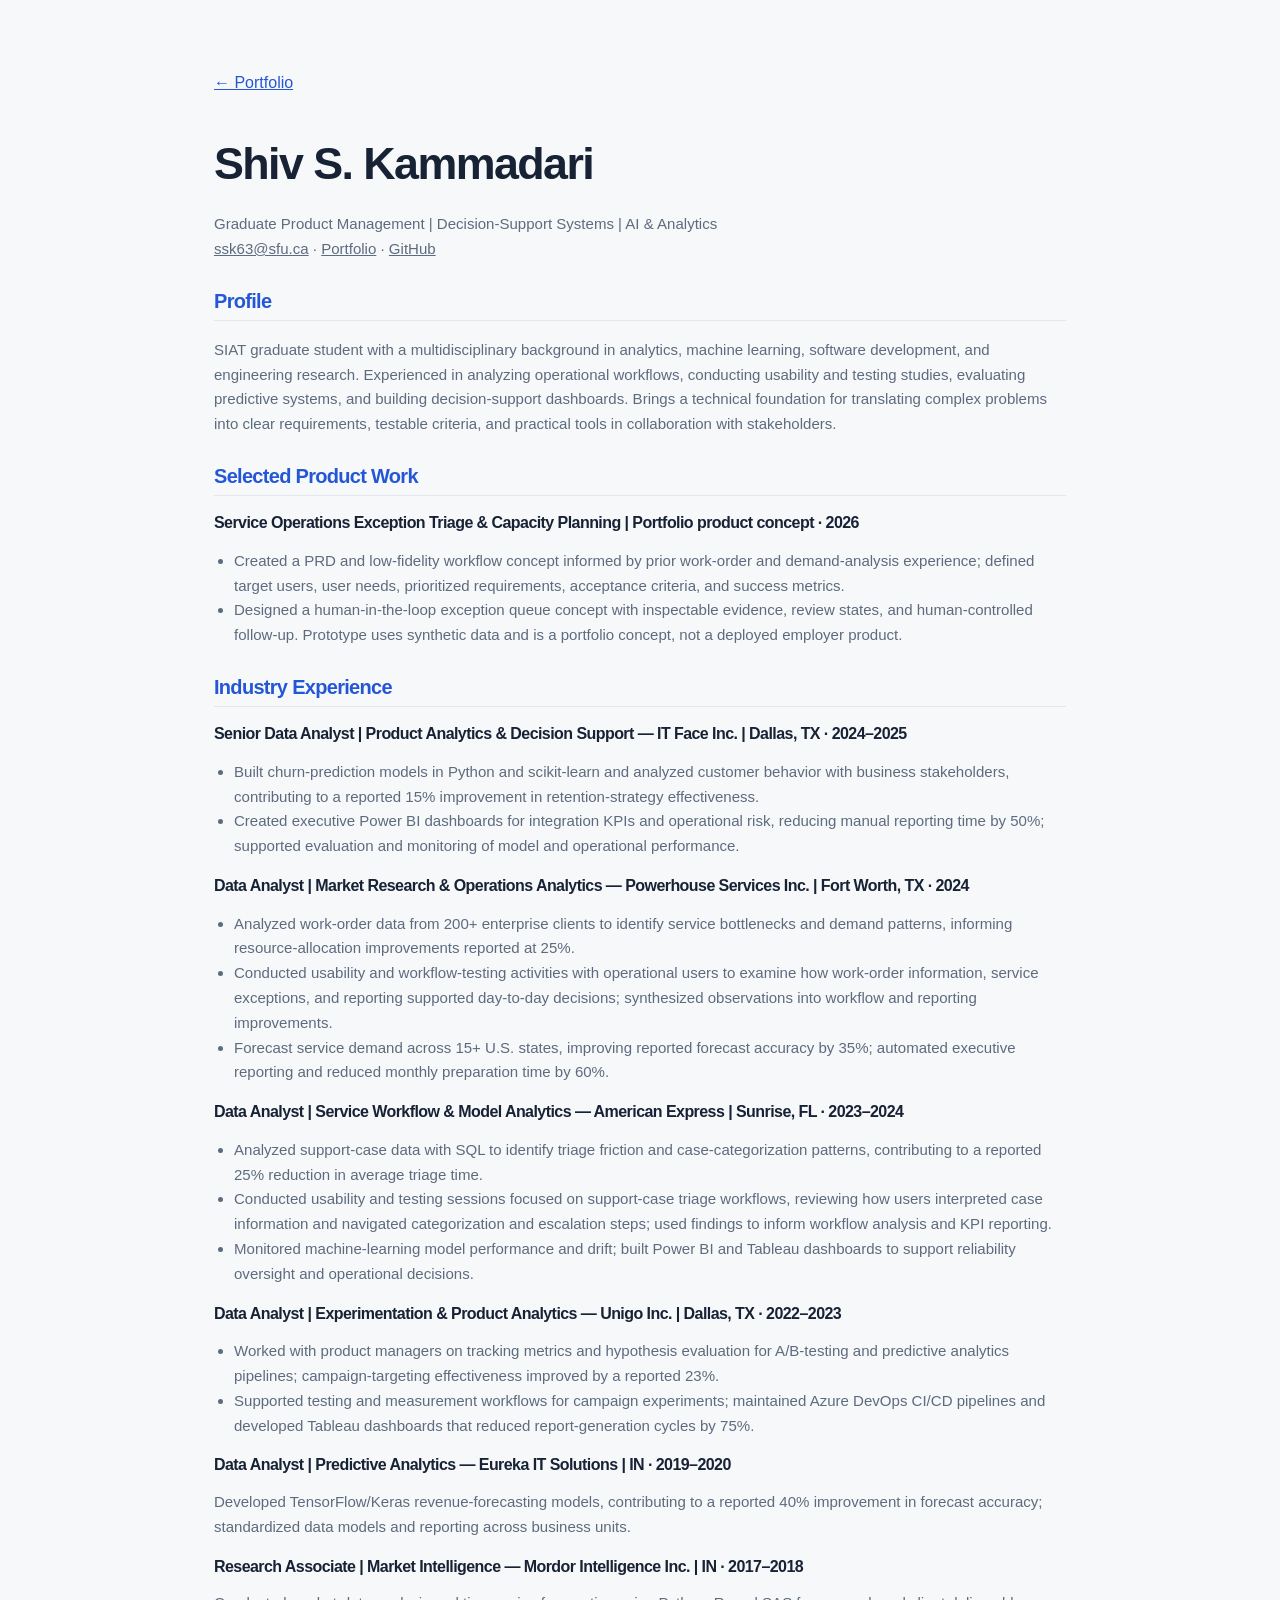
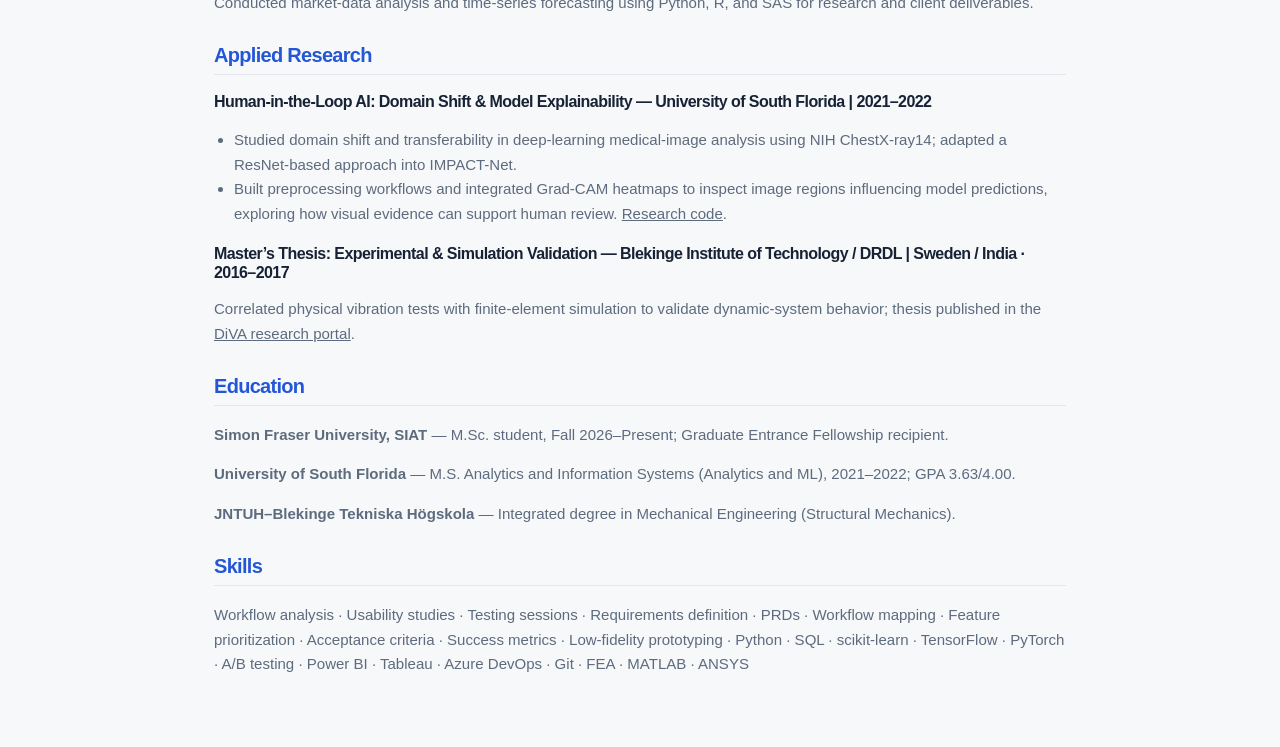
==== resume.html @ dc3a4ec0 "Add updated online resume" ====
<!doctype html>
<html lang="en"><head><meta charset="utf-8"><meta name="viewport" content="width=device-width,initial-scale=1"><title>Shiv S. Kammadari | Resume</title><link rel="stylesheet" href="style.css"><style>.resume{max-width:900px;margin:70px auto;padding:0 24px}.resume h1{font-size:2.8rem}.resume h2{font-size:1.25rem;color:#2457d6;border-bottom:1px solid #e3e8ee;padding-bottom:7px;margin-top:28px}.resume h3{font-size:1rem;margin:18px 0 4px}.resume p,.resume li{color:#5d6b7e;font-size:.94rem}.resume .meta{color:#5d6b7e}.resume ul{padding-left:20px}.back{display:inline-block;margin-bottom:20px;color:#2457d6}</style></head><body><main class="resume"><a class="back" href="index.html">← Portfolio</a><h1>Shiv S. Kammadari</h1><p class="meta">Graduate Product Management | Decision-Support Systems | AI &amp; Analytics<br><a href="mailto:ssk63@sfu.ca">ssk63@sfu.ca</a> · <a href="https://shivkammadari23.github.io/">Portfolio</a> · <a href="https://github.com/shivkammadari23">GitHub</a></p>
<h2>Profile</h2><p>SIAT graduate student with a multidisciplinary background in analytics, machine learning, software development, and engineering research. Experienced in analyzing operational workflows, conducting usability and testing studies, evaluating predictive systems, and building decision-support dashboards. Brings a technical foundation for translating complex problems into clear requirements, testable criteria, and practical tools in collaboration with stakeholders.</p>
<h2>Selected Product Work</h2><h3>Service Operations Exception Triage &amp; Capacity Planning | Portfolio product concept · 2026</h3><ul><li>Created a PRD and low-fidelity workflow concept informed by prior work-order and demand-analysis experience; defined target users, user needs, prioritized requirements, acceptance criteria, and success metrics.</li><li>Designed a human-in-the-loop exception queue concept with inspectable evidence, review states, and human-controlled follow-up. Prototype uses synthetic data and is a portfolio concept, not a deployed employer product.</li></ul>
<h2>Industry Experience</h2>
<h3>Senior Data Analyst | Product Analytics &amp; Decision Support — IT Face Inc. | Dallas, TX · 2024–2025</h3><ul><li>Built churn-prediction models in Python and scikit-learn and analyzed customer behavior with business stakeholders, contributing to a reported 15% improvement in retention-strategy effectiveness.</li><li>Created executive Power BI dashboards for integration KPIs and operational risk, reducing manual reporting time by 50%; supported evaluation and monitoring of model and operational performance.</li></ul>
<h3>Data Analyst | Market Research &amp; Operations Analytics — Powerhouse Services Inc. | Fort Worth, TX · 2024</h3><ul><li>Analyzed work-order data from 200+ enterprise clients to identify service bottlenecks and demand patterns, informing resource-allocation improvements reported at 25%.</li><li>Conducted usability and workflow-testing activities with operational users to examine how work-order information, service exceptions, and reporting supported day-to-day decisions; synthesized observations into workflow and reporting improvements.</li><li>Forecast service demand across 15+ U.S. states, improving reported forecast accuracy by 35%; automated executive reporting and reduced monthly preparation time by 60%.</li></ul>
<h3>Data Analyst | Service Workflow &amp; Model Analytics — American Express | Sunrise, FL · 2023–2024</h3><ul><li>Analyzed support-case data with SQL to identify triage friction and case-categorization patterns, contributing to a reported 25% reduction in average triage time.</li><li>Conducted usability and testing sessions focused on support-case triage workflows, reviewing how users interpreted case information and navigated categorization and escalation steps; used findings to inform workflow analysis and KPI reporting.</li><li>Monitored machine-learning model performance and drift; built Power BI and Tableau dashboards to support reliability oversight and operational decisions.</li></ul>
<h3>Data Analyst | Experimentation &amp; Product Analytics — Unigo Inc. | Dallas, TX · 2022–2023</h3><ul><li>Worked with product managers on tracking metrics and hypothesis evaluation for A/B-testing and predictive analytics pipelines; campaign-targeting effectiveness improved by a reported 23%.</li><li>Supported testing and measurement workflows for campaign experiments; maintained Azure DevOps CI/CD pipelines and developed Tableau dashboards that reduced report-generation cycles by 75%.</li></ul>
<h3>Data Analyst | Predictive Analytics — Eureka IT Solutions | IN · 2019–2020</h3><p>Developed TensorFlow/Keras revenue-forecasting models, contributing to a reported 40% improvement in forecast accuracy; standardized data models and reporting across business units.</p>
<h3>Research Associate | Market Intelligence — Mordor Intelligence Inc. | IN · 2017–2018</h3><p>Conducted market-data analysis and time-series forecasting using Python, R, and SAS for research and client deliverables.</p>
<h2>Applied Research</h2><h3>Human-in-the-Loop AI: Domain Shift &amp; Model Explainability — University of South Florida | 2021–2022</h3><ul><li>Studied domain shift and transferability in deep-learning medical-image analysis using NIH ChestX-ray14; adapted a ResNet-based approach into IMPACT-Net.</li><li>Built preprocessing workflows and integrated Grad-CAM heatmaps to inspect image regions influencing model predictions, exploring how visual evidence can support human review. <a href="https://github.com/shivkammadari23/Image-Classification-Deep-Learning-Researchstudy">Research code</a>.</li></ul>
<h3>Master’s Thesis: Experimental &amp; Simulation Validation — Blekinge Institute of Technology / DRDL | Sweden / India · 2016–2017</h3><p>Correlated physical vibration tests with finite-element simulation to validate dynamic-system behavior; thesis published in the <a href="http://bth.diva-portal.org/smash/record.jsf?pid=diva2:1131591">DiVA research portal</a>.</p>
<h2>Education</h2><p><b>Simon Fraser University, SIAT</b> — M.Sc. student, Fall 2026–Present; Graduate Entrance Fellowship recipient.</p><p><b>University of South Florida</b> — M.S. Analytics and Information Systems (Analytics and ML), 2021–2022; GPA 3.63/4.00.</p><p><b>JNTUH–Blekinge Tekniska Högskola</b> — Integrated degree in Mechanical Engineering (Structural Mechanics).</p>
<h2>Skills</h2><p>Workflow analysis · Usability studies · Testing sessions · Requirements definition · PRDs · Workflow mapping · Feature prioritization · Acceptance criteria · Success metrics · Low-fidelity prototyping · Python · SQL · scikit-learn · TensorFlow · PyTorch · A/B testing · Power BI · Tableau · Azure DevOps · Git · FEA · MATLAB · ANSYS</p></main></body></html>
---- style.css ----
:root{--ink:#172235;--muted:#5d6b7e;--paper:#f7f8fa;--white:#fff;--line:#e3e8ee;--blue:#2457d6;--blue-soft:#eaf0ff;--mint:#dff3eb;--serif:Georgia,serif}
*{box-sizing:border-box}html{scroll-behavior:smooth;scroll-padding-top:90px}body{margin:0;background:var(--paper);color:var(--ink);font-family:"DM Sans",sans-serif;line-height:1.65}a{color:inherit}.wrap{width:min(1120px,86%);margin-inline:auto}.site-header{height:auto;min-height:82px;padding:16px 7%;display:flex;align-items:center;justify-content:space-between;gap:24px;background:rgba(255,255,255,.94);border-bottom:1px solid var(--line);position:sticky;top:0;z-index:20;backdrop-filter:blur(14px)}.identity{display:flex;align-items:center;gap:12px;text-decoration:none}.monogram{width:42px;height:42px;display:grid;place-items:center;border-radius:12px;background:var(--blue);color:#fff;font-weight:700}.identity strong,.identity small{display:block}.identity strong{font-size:.94rem}.identity small{color:var(--muted);font-size:.76rem}nav{display:flex;align-items:center;gap:26px}nav a,.text-link{font-size:.88rem;text-decoration:none;color:var(--muted);font-weight:600}nav a:hover,.text-link:hover,.project-links a:hover{color:var(--blue)}nav .nav-cta{color:var(--blue);border:1px solid #cbd7fa;padding:9px 14px;border-radius:8px}.hero{padding:112px 0 86px}.eyebrow,.tag,.project-index{font-size:.72rem;letter-spacing:.13em;text-transform:uppercase;font-weight:700;color:var(--blue)}h1,h2,h3{font-family:Manrope,"DM Sans",sans-serif;line-height:1.16;letter-spacing:-.035em}h1{font-size:clamp(3rem,7vw,5.8rem);margin:22px 0;max-width:900px}h1 span{color:var(--blue)}.intro{font-size:1.2rem;line-height:1.75;color:var(--muted);max-width:720px}.hero-actions{display:flex;align-items:center;gap:24px;flex-wrap:wrap;margin-top:32px}.button{display:inline-flex;text-decoration:none;font-weight:700;border-radius:8px;padding:13px 18px}.primary{background:var(--blue);color:white}.primary:hover{background:#1946b7}.hero-meta{display:flex;gap:28px;flex-wrap:wrap;margin-top:66px;padding-top:18px;border-top:1px solid var(--line);font-size:.82rem;color:var(--muted)}.section{padding-top:80px;padding-bottom:88px}.work-section{padding-top:50px}.section-heading{display:flex;justify-content:space-between;align-items:end;gap:40px;margin-bottom:36px}.section h2,.section-heading h2,.contact-band h2{font-size:clamp(2rem,4vw,3.1rem);margin:10px 0 0}.section-note{max-width:340px;color:var(--muted);font-size:.9rem}.project{display:grid;grid-template-columns:220px 1fr;gap:42px;padding:38px 0;border-top:1px solid var(--line)}.project-featured{background:var(--white);border:1px solid var(--line);border-radius:16px;padding:38px;margin-bottom:12px;box-shadow:0 10px 30px rgba(30,50,80,.04)}.project-index{color:#8491a3;padding-top:7px}.tag{margin:0 0 10px;font-size:.68rem}.project h3{font-size:clamp(1.45rem,2.6vw,2.1rem);margin:0 0 12px}.project-summary{color:var(--muted);font-size:1.02rem;max-width:760px;margin:0}.project-details{display:grid;grid-template-columns:1fr 1fr;gap:28px;margin-top:24px}.project-details h4,.skill-groups h3{font-size:.78rem;text-transform:uppercase;letter-spacing:.08em;margin:0 0 5px}.project-details p,.skill-groups p{margin:0;color:var(--muted);font-size:.88rem}.outcome{display:flex;gap:18px;align-items:baseline;flex-wrap:wrap;border-top:1px solid var(--line);padding-top:16px;margin:22px 0 0;font-size:.9rem}.outcome strong{color:var(--blue)}.outcome span{color:var(--muted)}.project-links{display:flex;gap:22px;margin:20px 0 0;font-size:.88rem;font-weight:700}.project-links a{color:var(--blue);text-decoration:none}.experience-section{background:#eef2f7}.timeline{margin-top:34px;border-top:1px solid #d8e0e9}.timeline-item{display:grid;grid-template-columns:190px 1fr;gap:30px;padding:22px 0;border-bottom:1px solid #d8e0e9}.date{color:var(--blue);font-size:.84rem;font-weight:700}.timeline-item h3{font-size:1.05rem;margin:0 0 5px;letter-spacing:-.01em}.timeline-item p{margin:0;color:var(--muted);font-size:.9rem}.about-section{display:grid;grid-template-columns:.8fr 1.2fr;gap:70px}.about-copy>p{font-size:1.08rem;color:var(--muted);margin-top:0}.skill-groups{display:grid;grid-template-columns:1fr 1fr;gap:24px;margin-top:28px}.skill-groups>div{border-top:1px solid var(--line);padding-top:14px}.contact-band{background:#1d2c46;color:white;padding:62px 0}.contact-inner{display:flex;align-items:center;justify-content:space-between;gap:40px}.contact-band .eyebrow{color:#a9c0ff}.contact-band h2{max-width:620px}.contact-band p:not(.eyebrow){color:#c4cede}.button.light{background:white;color:#1d2c46;white-space:nowrap}.site-footer{display:flex;justify-content:space-between;gap:20px;padding:24px 0;color:var(--muted);font-size:.8rem}.site-footer a{text-decoration:none}.site-footer a:hover{color:var(--blue)}
@media(max-width:760px){.site-header{align-items:flex-start;flex-direction:column;padding:14px 7%}.site-header nav{width:100%;gap:16px;flex-wrap:wrap}nav a{font-size:.8rem}.hero{padding:76px 0 60px}.section{padding-top:60px;padding-bottom:65px}.section-heading{display:block}.section-note{margin-top:16px}.project,.project-featured{grid-template-columns:1fr;gap:14px;padding:26px 0}.project-featured{padding:26px;border-radius:12px}.project-details,.skill-groups{grid-template-columns:1fr}.timeline-item{grid-template-columns:1fr;gap:6px}.about-section{grid-template-columns:1fr;gap:20px}.contact-inner{align-items:flex-start;flex-direction:column}.site-footer{flex-direction:column}.hero-meta{margin-top:42px}}
@media(prefers-reduced-motion:reduce){html{scroll-behavior:auto}}


.practice-section{background:#fff}
.practice-intro{max-width:790px;color:var(--muted);font-size:1.04rem;margin:20px 0 34px}
.practice-grid{display:grid;grid-template-columns:repeat(2,minmax(0,1fr));gap:16px}
.practice-card{border:1px solid var(--line);border-radius:14px;padding:26px;background:var(--paper)}
.practice-card h3{font-size:1.35rem;margin:6px 0 12px}
.practice-card>p:not(.tag){color:var(--muted);font-size:.92rem}
.practice-card .deliverable{border-top:1px solid var(--line);padding-top:14px;margin-top:18px}
.practice-card .deliverable strong{color:var(--ink);font-size:.78rem;text-transform:uppercase;letter-spacing:.06em}
.practice-note{margin:24px 0 0;color:var(--muted);font-size:.82rem;max-width:900px}
@media(max-width:760px){.practice-grid{grid-template-columns:1fr}}
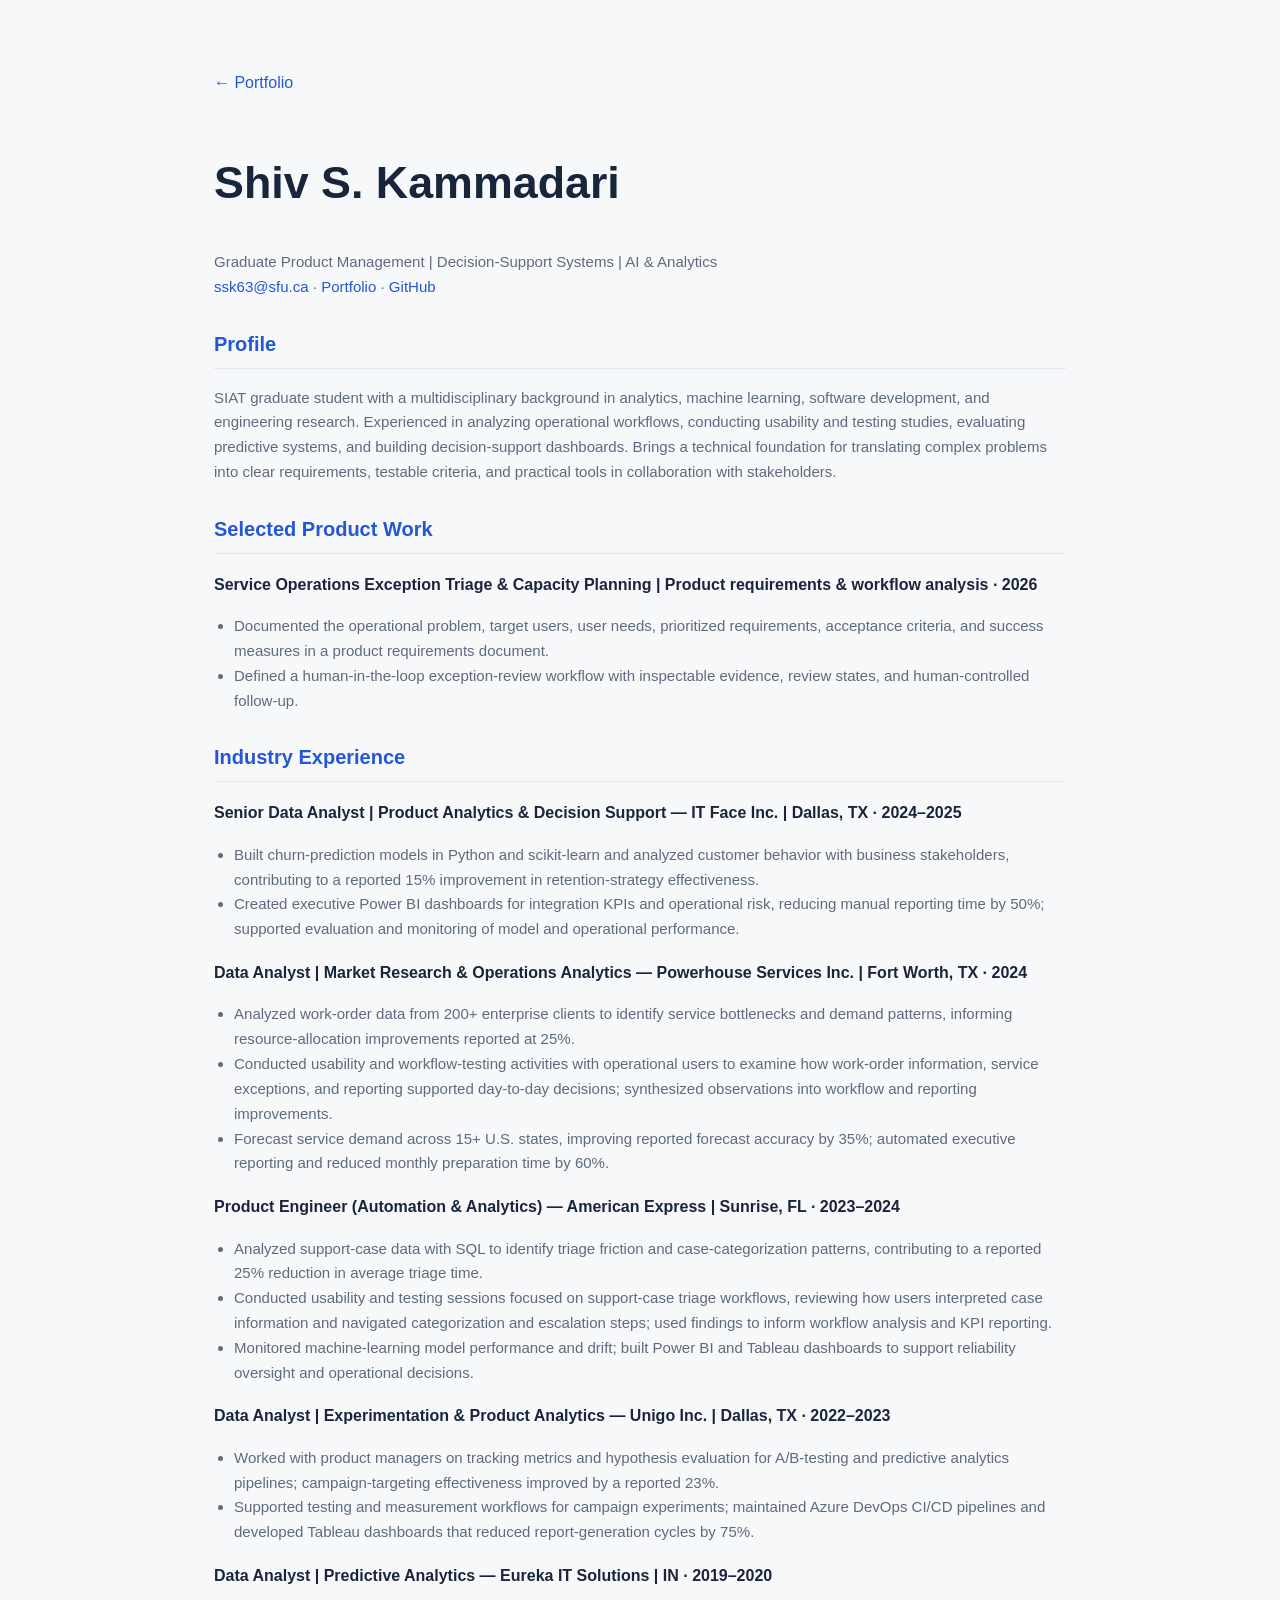
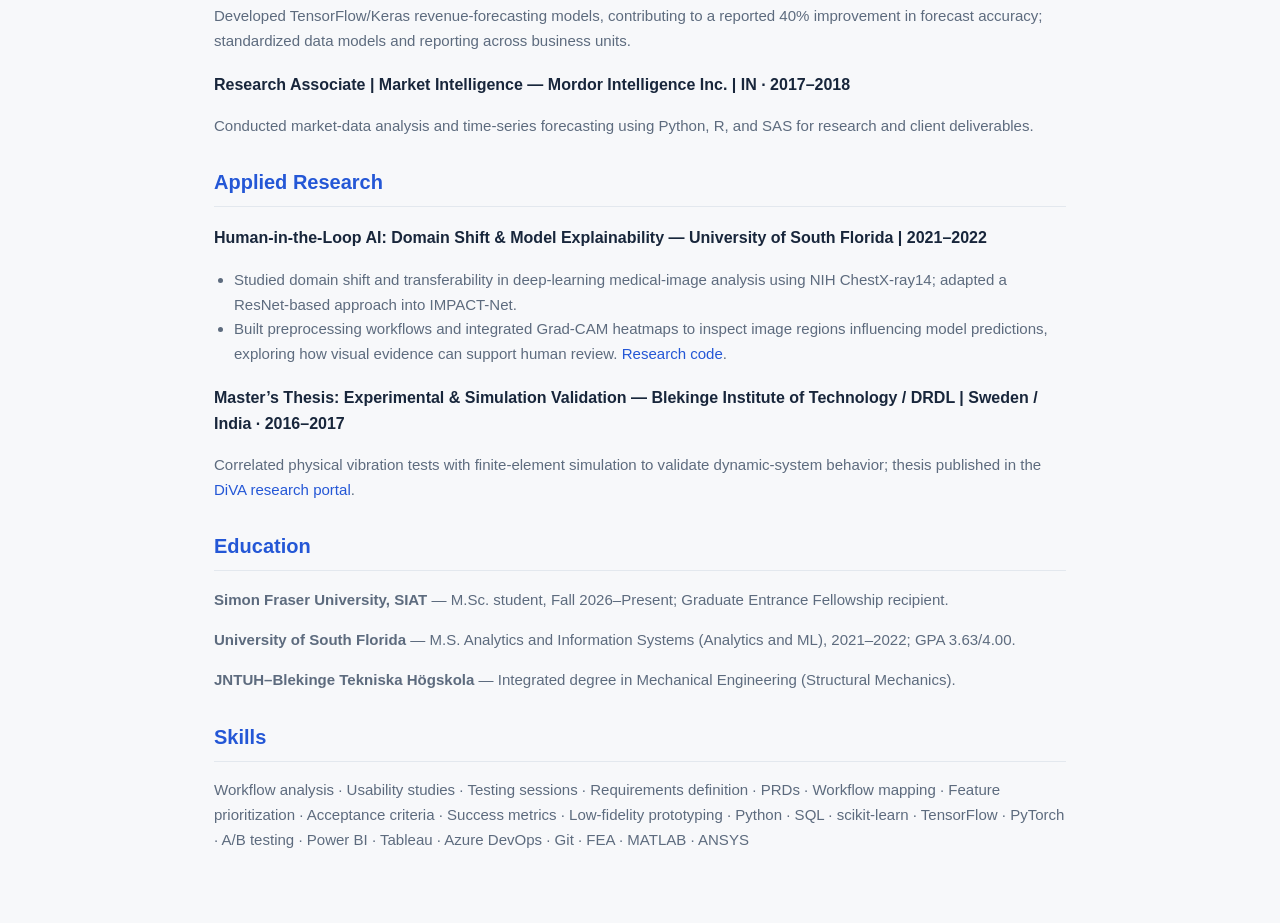
==== commit d106f05c: "Align resume webpage with latest resume and remove unsupported synthetic-demo disclaimer" ====
--- a/resume.html
+++ b/resume.html
@@ -1,11 +1,11 @@
 <!doctype html>
 <html lang="en"><head><meta charset="utf-8"><meta name="viewport" content="width=device-width,initial-scale=1"><title>Shiv S. Kammadari | Resume</title><link rel="stylesheet" href="style.css"><style>.resume{max-width:900px;margin:70px auto;padding:0 24px}.resume h1{font-size:2.8rem}.resume h2{font-size:1.25rem;color:#2457d6;border-bottom:1px solid #e3e8ee;padding-bottom:7px;margin-top:28px}.resume h3{font-size:1rem;margin:18px 0 4px}.resume p,.resume li{color:#5d6b7e;font-size:.94rem}.resume .meta{color:#5d6b7e}.resume ul{padding-left:20px}.back{display:inline-block;margin-bottom:20px;color:#2457d6}</style></head><body><main class="resume"><a class="back" href="index.html">← Portfolio</a><h1>Shiv S. Kammadari</h1><p class="meta">Graduate Product Management | Decision-Support Systems | AI &amp; Analytics<br><a href="mailto:ssk63@sfu.ca">ssk63@sfu.ca</a> · <a href="https://shivkammadari23.github.io/">Portfolio</a> · <a href="https://github.com/shivkammadari23">GitHub</a></p>
 <h2>Profile</h2><p>SIAT graduate student with a multidisciplinary background in analytics, machine learning, software development, and engineering research. Experienced in analyzing operational workflows, conducting usability and testing studies, evaluating predictive systems, and building decision-support dashboards. Brings a technical foundation for translating complex problems into clear requirements, testable criteria, and practical tools in collaboration with stakeholders.</p>
-<h2>Selected Product Work</h2><h3>Service Operations Exception Triage &amp; Capacity Planning | Portfolio product concept · 2026</h3><ul><li>Created a PRD and low-fidelity workflow concept informed by prior work-order and demand-analysis experience; defined target users, user needs, prioritized requirements, acceptance criteria, and success metrics.</li><li>Designed a human-in-the-loop exception queue concept with inspectable evidence, review states, and human-controlled follow-up. Prototype uses synthetic data and is a portfolio concept, not a deployed employer product.</li></ul>
+<h2>Selected Product Work</h2><h3>Service Operations Exception Triage &amp; Capacity Planning | Product requirements &amp; workflow analysis · 2026</h3><ul><li>Documented the operational problem, target users, user needs, prioritized requirements, acceptance criteria, and success measures in a product requirements document.</li><li>Defined a human-in-the-loop exception-review workflow with inspectable evidence, review states, and human-controlled follow-up.</li></ul>
 <h2>Industry Experience</h2>
 <h3>Senior Data Analyst | Product Analytics &amp; Decision Support — IT Face Inc. | Dallas, TX · 2024–2025</h3><ul><li>Built churn-prediction models in Python and scikit-learn and analyzed customer behavior with business stakeholders, contributing to a reported 15% improvement in retention-strategy effectiveness.</li><li>Created executive Power BI dashboards for integration KPIs and operational risk, reducing manual reporting time by 50%; supported evaluation and monitoring of model and operational performance.</li></ul>
 <h3>Data Analyst | Market Research &amp; Operations Analytics — Powerhouse Services Inc. | Fort Worth, TX · 2024</h3><ul><li>Analyzed work-order data from 200+ enterprise clients to identify service bottlenecks and demand patterns, informing resource-allocation improvements reported at 25%.</li><li>Conducted usability and workflow-testing activities with operational users to examine how work-order information, service exceptions, and reporting supported day-to-day decisions; synthesized observations into workflow and reporting improvements.</li><li>Forecast service demand across 15+ U.S. states, improving reported forecast accuracy by 35%; automated executive reporting and reduced monthly preparation time by 60%.</li></ul>
-<h3>Data Analyst | Service Workflow &amp; Model Analytics — American Express | Sunrise, FL · 2023–2024</h3><ul><li>Analyzed support-case data with SQL to identify triage friction and case-categorization patterns, contributing to a reported 25% reduction in average triage time.</li><li>Conducted usability and testing sessions focused on support-case triage workflows, reviewing how users interpreted case information and navigated categorization and escalation steps; used findings to inform workflow analysis and KPI reporting.</li><li>Monitored machine-learning model performance and drift; built Power BI and Tableau dashboards to support reliability oversight and operational decisions.</li></ul>
+<h3>Product Engineer (Automation &amp; Analytics) — American Express | Sunrise, FL · 2023–2024</h3><ul><li>Analyzed support-case data with SQL to identify triage friction and case-categorization patterns, contributing to a reported 25% reduction in average triage time.</li><li>Conducted usability and testing sessions focused on support-case triage workflows, reviewing how users interpreted case information and navigated categorization and escalation steps; used findings to inform workflow analysis and KPI reporting.</li><li>Monitored machine-learning model performance and drift; built Power BI and Tableau dashboards to support reliability oversight and operational decisions.</li></ul>
 <h3>Data Analyst | Experimentation &amp; Product Analytics — Unigo Inc. | Dallas, TX · 2022–2023</h3><ul><li>Worked with product managers on tracking metrics and hypothesis evaluation for A/B-testing and predictive analytics pipelines; campaign-targeting effectiveness improved by a reported 23%.</li><li>Supported testing and measurement workflows for campaign experiments; maintained Azure DevOps CI/CD pipelines and developed Tableau dashboards that reduced report-generation cycles by 75%.</li></ul>
 <h3>Data Analyst | Predictive Analytics — Eureka IT Solutions | IN · 2019–2020</h3><p>Developed TensorFlow/Keras revenue-forecasting models, contributing to a reported 40% improvement in forecast accuracy; standardized data models and reporting across business units.</p>
 <h3>Research Associate | Market Intelligence — Mordor Intelligence Inc. | IN · 2017–2018</h3><p>Conducted market-data analysis and time-series forecasting using Python, R, and SAS for research and client deliverables.</p>
--- a/style.css
+++ b/style.css
@@ -1,16 +1,10 @@
-:root{--ink:#172235;--muted:#5d6b7e;--paper:#f7f8fa;--white:#fff;--line:#e3e8ee;--blue:#2457d6;--blue-soft:#eaf0ff;--mint:#dff3eb;--serif:Georgia,serif}
-*{box-sizing:border-box}html{scroll-behavior:smooth;scroll-padding-top:90px}body{margin:0;background:var(--paper);color:var(--ink);font-family:"DM Sans",sans-serif;line-height:1.65}a{color:inherit}.wrap{width:min(1120px,86%);margin-inline:auto}.site-header{height:auto;min-height:82px;padding:16px 7%;display:flex;align-items:center;justify-content:space-between;gap:24px;background:rgba(255,255,255,.94);border-bottom:1px solid var(--line);position:sticky;top:0;z-index:20;backdrop-filter:blur(14px)}.identity{display:flex;align-items:center;gap:12px;text-decoration:none}.monogram{width:42px;height:42px;display:grid;place-items:center;border-radius:12px;background:var(--blue);color:#fff;font-weight:700}.identity strong,.identity small{display:block}.identity strong{font-size:.94rem}.identity small{color:var(--muted);font-size:.76rem}nav{display:flex;align-items:center;gap:26px}nav a,.text-link{font-size:.88rem;text-decoration:none;color:var(--muted);font-weight:600}nav a:hover,.text-link:hover,.project-links a:hover{color:var(--blue)}nav .nav-cta{color:var(--blue);border:1px solid #cbd7fa;padding:9px 14px;border-radius:8px}.hero{padding:112px 0 86px}.eyebrow,.tag,.project-index{font-size:.72rem;letter-spacing:.13em;text-transform:uppercase;font-weight:700;color:var(--blue)}h1,h2,h3{font-family:Manrope,"DM Sans",sans-serif;line-height:1.16;letter-spacing:-.035em}h1{font-size:clamp(3rem,7vw,5.8rem);margin:22px 0;max-width:900px}h1 span{color:var(--blue)}.intro{font-size:1.2rem;line-height:1.75;color:var(--muted);max-width:720px}.hero-actions{display:flex;align-items:center;gap:24px;flex-wrap:wrap;margin-top:32px}.button{display:inline-flex;text-decoration:none;font-weight:700;border-radius:8px;padding:13px 18px}.primary{background:var(--blue);color:white}.primary:hover{background:#1946b7}.hero-meta{display:flex;gap:28px;flex-wrap:wrap;margin-top:66px;padding-top:18px;border-top:1px solid var(--line);font-size:.82rem;color:var(--muted)}.section{padding-top:80px;padding-bottom:88px}.work-section{padding-top:50px}.section-heading{display:flex;justify-content:space-between;align-items:end;gap:40px;margin-bottom:36px}.section h2,.section-heading h2,.contact-band h2{font-size:clamp(2rem,4vw,3.1rem);margin:10px 0 0}.section-note{max-width:340px;color:var(--muted);font-size:.9rem}.project{display:grid;grid-template-columns:220px 1fr;gap:42px;padding:38px 0;border-top:1px solid var(--line)}.project-featured{background:var(--white);border:1px solid var(--line);border-radius:16px;padding:38px;margin-bottom:12px;box-shadow:0 10px 30px rgba(30,50,80,.04)}.project-index{color:#8491a3;padding-top:7px}.tag{margin:0 0 10px;font-size:.68rem}.project h3{font-size:clamp(1.45rem,2.6vw,2.1rem);margin:0 0 12px}.project-summary{color:var(--muted);font-size:1.02rem;max-width:760px;margin:0}.project-details{display:grid;grid-template-columns:1fr 1fr;gap:28px;margin-top:24px}.project-details h4,.skill-groups h3{font-size:.78rem;text-transform:uppercase;letter-spacing:.08em;margin:0 0 5px}.project-details p,.skill-groups p{margin:0;color:var(--muted);font-size:.88rem}.outcome{display:flex;gap:18px;align-items:baseline;flex-wrap:wrap;border-top:1px solid var(--line);padding-top:16px;margin:22px 0 0;font-size:.9rem}.outcome strong{color:var(--blue)}.outcome span{color:var(--muted)}.project-links{display:flex;gap:22px;margin:20px 0 0;font-size:.88rem;font-weight:700}.project-links a{color:var(--blue);text-decoration:none}.experience-section{background:#eef2f7}.timeline{margin-top:34px;border-top:1px solid #d8e0e9}.timeline-item{display:grid;grid-template-columns:190px 1fr;gap:30px;padding:22px 0;border-bottom:1px solid #d8e0e9}.date{color:var(--blue);font-size:.84rem;font-weight:700}.timeline-item h3{font-size:1.05rem;margin:0 0 5px;letter-spacing:-.01em}.timeline-item p{margin:0;color:var(--muted);font-size:.9rem}.about-section{display:grid;grid-template-columns:.8fr 1.2fr;gap:70px}.about-copy>p{font-size:1.08rem;color:var(--muted);margin-top:0}.skill-groups{display:grid;grid-template-columns:1fr 1fr;gap:24px;margin-top:28px}.skill-groups>div{border-top:1px solid var(--line);padding-top:14px}.contact-band{background:#1d2c46;color:white;padding:62px 0}.contact-inner{display:flex;align-items:center;justify-content:space-between;gap:40px}.contact-band .eyebrow{color:#a9c0ff}.contact-band h2{max-width:620px}.contact-band p:not(.eyebrow){color:#c4cede}.button.light{background:white;color:#1d2c46;white-space:nowrap}.site-footer{display:flex;justify-content:space-between;gap:20px;padding:24px 0;color:var(--muted);font-size:.8rem}.site-footer a{text-decoration:none}.site-footer a:hover{color:var(--blue)}
-@media(max-width:760px){.site-header{align-items:flex-start;flex-direction:column;padding:14px 7%}.site-header nav{width:100%;gap:16px;flex-wrap:wrap}nav a{font-size:.8rem}.hero{padding:76px 0 60px}.section{padding-top:60px;padding-bottom:65px}.section-heading{display:block}.section-note{margin-top:16px}.project,.project-featured{grid-template-columns:1fr;gap:14px;padding:26px 0}.project-featured{padding:26px;border-radius:12px}.project-details,.skill-groups{grid-template-columns:1fr}.timeline-item{grid-template-columns:1fr;gap:6px}.about-section{grid-template-columns:1fr;gap:20px}.contact-inner{align-items:flex-start;flex-direction:column}.site-footer{flex-direction:column}.hero-meta{margin-top:42px}}
-@media(prefers-reduced-motion:reduce){html{scroll-behavior:auto}}
-
-
-.practice-section{background:#fff}
-.practice-intro{max-width:790px;color:var(--muted);font-size:1.04rem;margin:20px 0 34px}
-.practice-grid{display:grid;grid-template-columns:repeat(2,minmax(0,1fr));gap:16px}
-.practice-card{border:1px solid var(--line);border-radius:14px;padding:26px;background:var(--paper)}
-.practice-card h3{font-size:1.35rem;margin:6px 0 12px}
-.practice-card>p:not(.tag){color:var(--muted);font-size:.92rem}
-.practice-card .deliverable{border-top:1px solid var(--line);padding-top:14px;margin-top:18px}
-.practice-card .deliverable strong{color:var(--ink);font-size:.78rem;text-transform:uppercase;letter-spacing:.06em}
-.practice-note{margin:24px 0 0;color:var(--muted);font-size:.82rem;max-width:900px}
-@media(max-width:760px){.practice-grid{grid-template-columns:1fr}}
+:root{--ink:#18263b;--muted:#56677e;--soft:#718096;--paper:#f7f8fa;--white:#fff;--line:#e1e7ef;--blue:#2457d6;--blue-soft:#edf3ff;--shadow:0 16px 42px rgba(30,50,80,.08)}
+*{box-sizing:border-box}html{scroll-behavior:smooth;scroll-padding-top:94px}body{margin:0;background:var(--paper);color:var(--ink);font-family:"DM Sans",sans-serif;line-height:1.65}a{color:var(--blue);text-decoration:none}a:hover{text-decoration:underline}.wrap{width:min(1080px,88%);margin-inline:auto}
+.site-header{min-height:76px;padding:13px 6%;display:flex;align-items:center;justify-content:space-between;gap:24px;background:rgba(255,255,255,.96);border-bottom:1px solid var(--line);position:sticky;top:0;z-index:20;backdrop-filter:blur(14px)}.identity{display:flex;align-items:center;gap:11px;color:var(--ink)}.monogram{width:40px;height:40px;display:grid;place-items:center;border-radius:10px;background:var(--blue);color:#fff;font-weight:800}.identity strong,.identity small{display:block}.identity strong{font:800 .9rem Manrope,sans-serif}.identity small{font-size:.72rem;color:var(--muted)}nav{display:flex;align-items:center;gap:24px}nav a{font-size:.82rem;font-weight:700;color:var(--muted);white-space:nowrap}.nav-button{padding:8px 13px;border:1px solid #cdd9f6;border-radius:8px;color:var(--blue)}
+.hero{padding:64px 0 40px}.eyebrow{margin:0 0 10px;color:var(--blue);font-size:.69rem;letter-spacing:.14em;text-transform:uppercase;font-weight:800}.hero h1{max-width:850px;margin:10px 0 18px;font:800 clamp(2rem,4.3vw,3.15rem)/1.13 Manrope,sans-serif;letter-spacing:-.055em}.intro{max-width:830px;margin:0;color:var(--muted);font-size:1rem;line-height:1.8}.hero-links{display:flex;align-items:center;gap:22px;flex-wrap:wrap;margin-top:22px;font-size:.82rem;font-weight:700}.primary-button{display:inline-flex;align-items:center;justify-content:center;background:var(--blue);color:white;padding:10px 15px;border-radius:8px;font-weight:800}.primary-button:hover{background:#1946b7;text-decoration:none}.hero-subline{display:flex;align-items:center;gap:15px;margin-top:38px;padding-top:17px;border-top:1px solid var(--line)}.hero-subline span{font-size:.65rem;letter-spacing:.14em;font-weight:800;color:var(--soft)}.hero-subline strong{font:700 1.03rem Manrope,sans-serif}
+.work-section{padding:42px 0 52px;background:#fff;border-block:1px solid var(--line)}.section-heading{display:flex;align-items:end;justify-content:space-between;gap:24px;margin-bottom:20px}.section-heading h2,.practice-grid h2,.about-section h2{margin:0;font:800 clamp(1.55rem,3vw,2.1rem)/1.2 Manrope,sans-serif;letter-spacing:-.045em}.section-note{max-width:320px;margin:0;color:var(--muted);font-size:.8rem}
+.tabs{display:flex;gap:8px;flex-wrap:wrap;margin:20px 0 14px}.tab{appearance:none;border:1px solid var(--line);border-radius:8px;padding:9px 14px;background:white;color:var(--muted);font:700 .79rem "DM Sans",sans-serif;cursor:pointer;transition:.15s}.tab:hover{border-color:#aabde8;color:var(--blue)}.tab.active,.tab[aria-selected=true]{background:var(--blue);border-color:var(--blue);color:white}.project-stage{min-height:300px}.project-panel{background:var(--paper);border:1px solid var(--line);border-radius:14px;padding:25px 28px;box-shadow:0 6px 22px rgba(30,50,80,.035)}.project-panel[hidden]{display:none}.panel-label{display:flex;align-items:center;justify-content:space-between;gap:12px;flex-wrap:wrap;color:var(--soft);font-size:.62rem;font-weight:800;letter-spacing:.1em}.tag{padding:5px 9px;background:var(--blue-soft);border-radius:100px;color:var(--blue);letter-spacing:.02em}.panel-grid{display:grid;grid-template-columns:minmax(0,1.7fr) minmax(180px,.8fr);gap:30px;align-items:center;margin-top:19px}.panel-grid h3{margin:0 0 10px;font:800 clamp(1.45rem,2.6vw,2rem)/1.18 Manrope,sans-serif;letter-spacing:-.04em}.panel-grid .lead{font-size:.98rem;color:var(--muted);max-width:700px}.panel-grid h4{margin:18px 0 5px;font-size:.7rem;text-transform:uppercase;letter-spacing:.08em}.panel-grid p:not(.tools){font-size:.83rem;color:var(--muted);line-height:1.75}.tools{margin:15px 0 0;color:var(--soft);font-size:.75rem;font-weight:700}.outcome-card{padding:20px;background:var(--white);border:1px solid var(--line);border-radius:12px;box-shadow:var(--shadow)}.outcome-card>span{display:block;color:var(--soft);font-size:.62rem;letter-spacing:.1em;font-weight:800}.outcome-card strong{display:block;margin-top:10px;color:var(--blue);font:800 2.2rem Manrope,sans-serif}.outcome-card p{margin:0 0 12px!important;font-size:.78rem!important}.outcome-card small{display:block;color:var(--soft);font-size:.66rem;line-height:1.55}.outcome-card .secondary-number{font-size:1.6rem;margin-top:5px}.outcome-card.soft{background:linear-gradient(145deg,#edf3ff,#f6fbf8)}.tab-hint{margin:10px 0 0;color:var(--soft);font-size:.7rem}
+.practice-section{padding:44px 0;background:#eef3fa;border-bottom:1px solid var(--line)}.practice-grid{display:grid;grid-template-columns:1fr 1fr;gap:36px;align-items:start}.practice-grid h2{max-width:470px}.practice-intro{margin:16px 0 0;color:var(--muted);font-size:.84rem;line-height:1.75}.deliverable-list{display:grid;gap:0}.deliverable-list>div{display:grid;grid-template-columns:28px 1fr;gap:12px;padding:11px 0;border-bottom:1px solid #d9e2ee}.deliverable-list>div>span{color:var(--blue);font-size:.68rem;font-weight:800;padding-top:3px}.deliverable-list p{margin:0;color:var(--muted);font-size:.78rem}.deliverable-list strong{color:var(--ink);font-size:.82rem}.pdf-links{display:flex;align-items:center;gap:16px;margin:16px 0 0;font-size:.78rem;font-weight:700}
+.about-section{display:grid;grid-template-columns:.7fr 1.3fr;gap:45px;padding:46px 0}.about-section p{margin:0;color:var(--muted);font-size:.86rem}.skills{display:flex;flex-wrap:wrap;gap:7px;margin:17px 0}.skills span{padding:5px 9px;background:#fff;border:1px solid var(--line);border-radius:99px;color:var(--muted);font-size:.68rem;font-weight:700}.contact{margin-top:14px!important}.contact a{font-weight:800}footer{display:flex;justify-content:space-between;gap:20px;padding:17px 6%;background:#fff;border-top:1px solid var(--line);color:var(--soft);font-size:.72rem}footer a{font-weight:800}
+@media(max-width:720px){.site-header{align-items:flex-start;flex-direction:column;gap:10px;padding:12px 6%}nav{width:100%;gap:15px;overflow-x:auto;padding:3px 0 6px}nav a{font-size:.75rem}.hero{padding:43px 0 29px}.hero h1{font-size:clamp(1.85rem,8vw,2.55rem)}.hero-subline{margin-top:27px}.work-section{padding:34px 0}.section-heading{display:block}.section-note{margin-top:9px}.tabs{gap:6px}.tab{font-size:.73rem;padding:8px 10px}.project-panel{padding:19px}.panel-grid{grid-template-columns:1fr;gap:16px}.outcome-card{max-width:none}.project-stage{min-height:0}.practice-grid{grid-template-columns:1fr;gap:20px}.about-section{grid-template-columns:1fr;gap:14px;padding:35px 0}footer{flex-direction:column;gap:5px}}
+@media(prefers-reduced-motion:reduce){html{scroll-behavior:auto}}
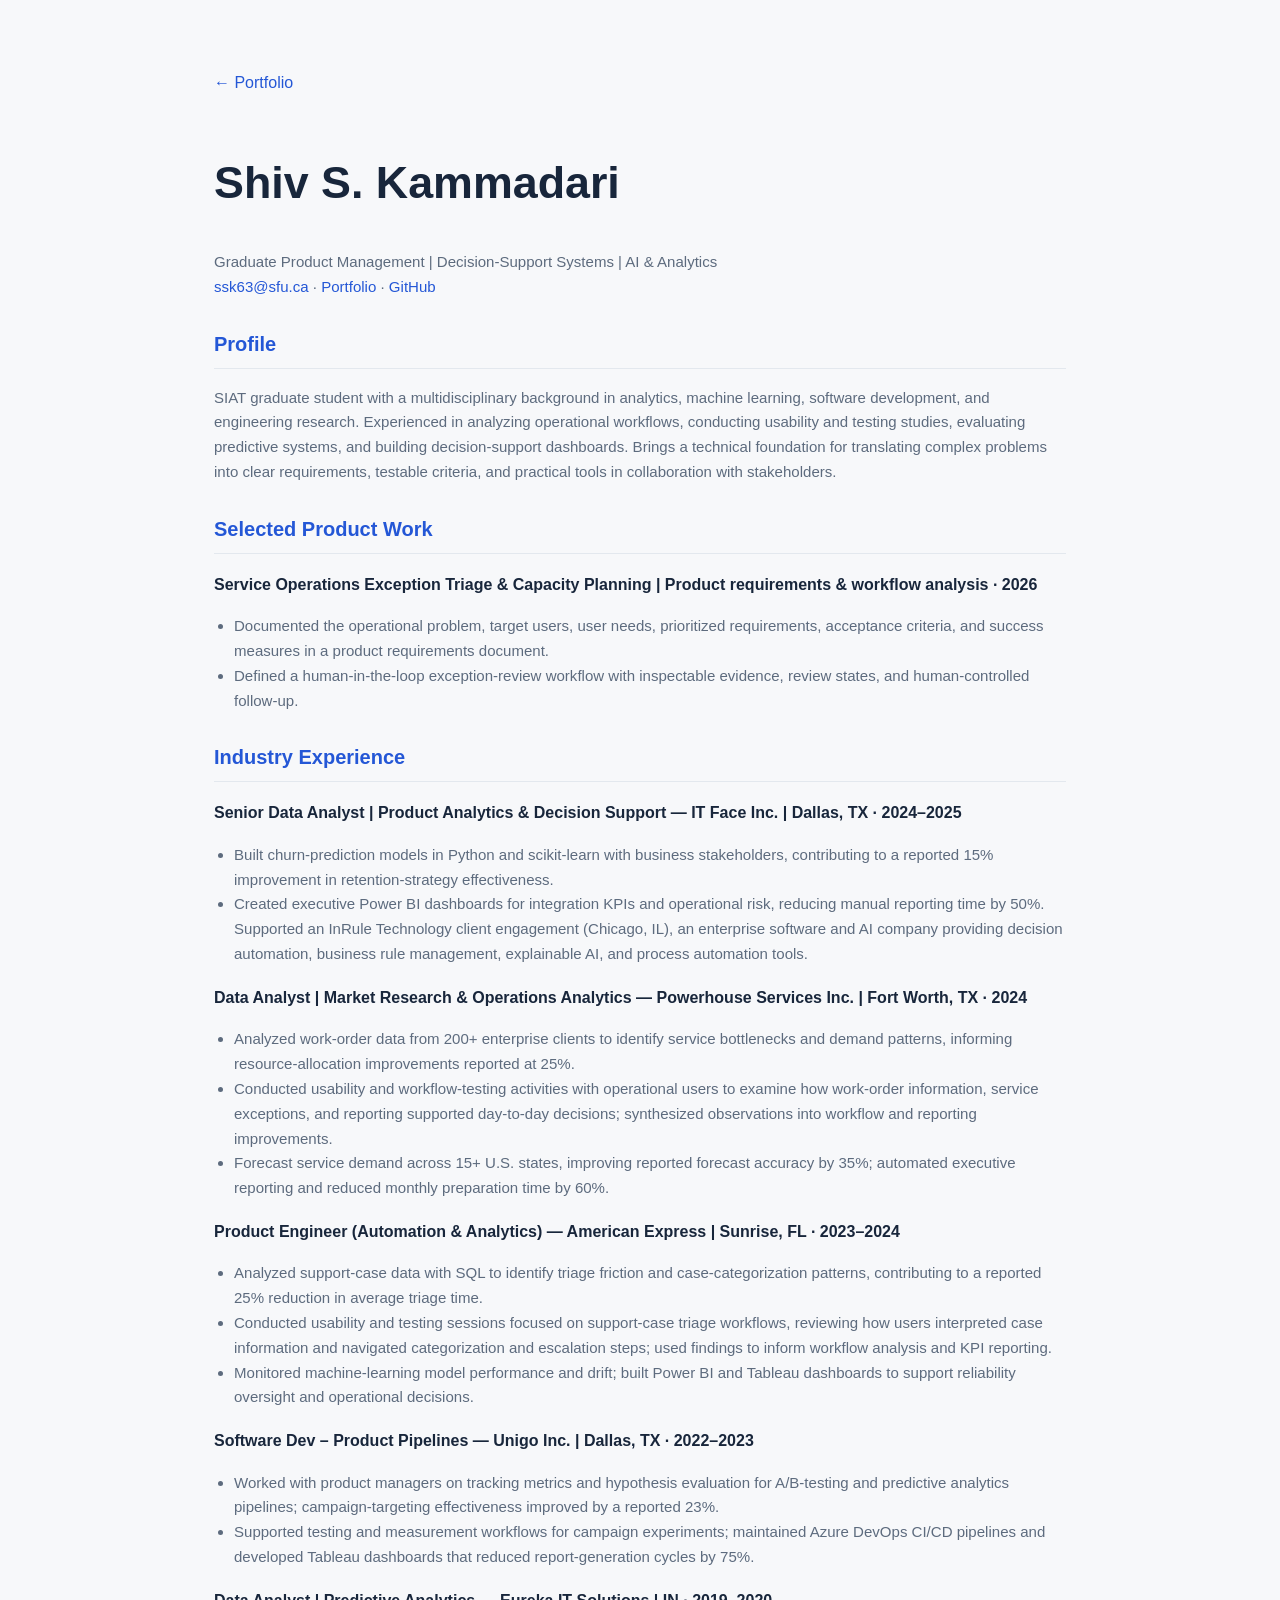
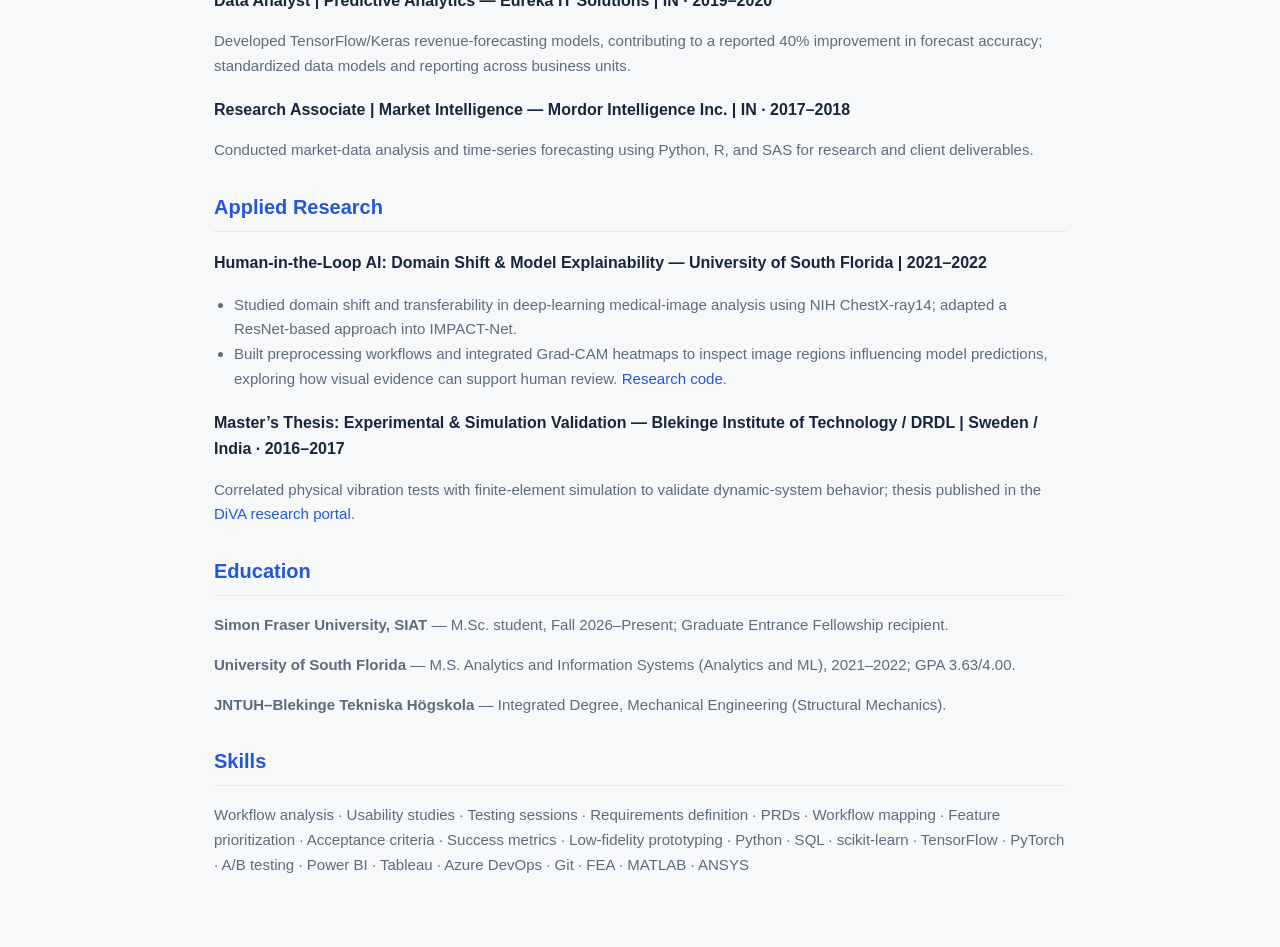
==== commit fa83e3fb: "Align web resume with current application resume" ====
--- a/resume.html
+++ b/resume.html
@@ -3,13 +3,13 @@
 <h2>Profile</h2><p>SIAT graduate student with a multidisciplinary background in analytics, machine learning, software development, and engineering research. Experienced in analyzing operational workflows, conducting usability and testing studies, evaluating predictive systems, and building decision-support dashboards. Brings a technical foundation for translating complex problems into clear requirements, testable criteria, and practical tools in collaboration with stakeholders.</p>
 <h2>Selected Product Work</h2><h3>Service Operations Exception Triage &amp; Capacity Planning | Product requirements &amp; workflow analysis · 2026</h3><ul><li>Documented the operational problem, target users, user needs, prioritized requirements, acceptance criteria, and success measures in a product requirements document.</li><li>Defined a human-in-the-loop exception-review workflow with inspectable evidence, review states, and human-controlled follow-up.</li></ul>
 <h2>Industry Experience</h2>
-<h3>Senior Data Analyst | Product Analytics &amp; Decision Support — IT Face Inc. | Dallas, TX · 2024–2025</h3><ul><li>Built churn-prediction models in Python and scikit-learn and analyzed customer behavior with business stakeholders, contributing to a reported 15% improvement in retention-strategy effectiveness.</li><li>Created executive Power BI dashboards for integration KPIs and operational risk, reducing manual reporting time by 50%; supported evaluation and monitoring of model and operational performance.</li></ul>
+<h3>Senior Data Analyst | Product Analytics &amp; Decision Support — IT Face Inc. | Dallas, TX · 2024–2025</h3><ul><li>Built churn-prediction models in Python and scikit-learn with business stakeholders, contributing to a reported 15% improvement in retention-strategy effectiveness.</li><li>Created executive Power BI dashboards for integration KPIs and operational risk, reducing manual reporting time by 50%. Supported an InRule Technology client engagement (Chicago, IL), an enterprise software and AI company providing decision automation, business rule management, explainable AI, and process automation tools.</li></ul>
 <h3>Data Analyst | Market Research &amp; Operations Analytics — Powerhouse Services Inc. | Fort Worth, TX · 2024</h3><ul><li>Analyzed work-order data from 200+ enterprise clients to identify service bottlenecks and demand patterns, informing resource-allocation improvements reported at 25%.</li><li>Conducted usability and workflow-testing activities with operational users to examine how work-order information, service exceptions, and reporting supported day-to-day decisions; synthesized observations into workflow and reporting improvements.</li><li>Forecast service demand across 15+ U.S. states, improving reported forecast accuracy by 35%; automated executive reporting and reduced monthly preparation time by 60%.</li></ul>
 <h3>Product Engineer (Automation &amp; Analytics) — American Express | Sunrise, FL · 2023–2024</h3><ul><li>Analyzed support-case data with SQL to identify triage friction and case-categorization patterns, contributing to a reported 25% reduction in average triage time.</li><li>Conducted usability and testing sessions focused on support-case triage workflows, reviewing how users interpreted case information and navigated categorization and escalation steps; used findings to inform workflow analysis and KPI reporting.</li><li>Monitored machine-learning model performance and drift; built Power BI and Tableau dashboards to support reliability oversight and operational decisions.</li></ul>
-<h3>Data Analyst | Experimentation &amp; Product Analytics — Unigo Inc. | Dallas, TX · 2022–2023</h3><ul><li>Worked with product managers on tracking metrics and hypothesis evaluation for A/B-testing and predictive analytics pipelines; campaign-targeting effectiveness improved by a reported 23%.</li><li>Supported testing and measurement workflows for campaign experiments; maintained Azure DevOps CI/CD pipelines and developed Tableau dashboards that reduced report-generation cycles by 75%.</li></ul>
+<h3>Software Dev – Product Pipelines — Unigo Inc. | Dallas, TX · 2022–2023</h3><ul><li>Worked with product managers on tracking metrics and hypothesis evaluation for A/B-testing and predictive analytics pipelines; campaign-targeting effectiveness improved by a reported 23%.</li><li>Supported testing and measurement workflows for campaign experiments; maintained Azure DevOps CI/CD pipelines and developed Tableau dashboards that reduced report-generation cycles by 75%.</li></ul>
 <h3>Data Analyst | Predictive Analytics — Eureka IT Solutions | IN · 2019–2020</h3><p>Developed TensorFlow/Keras revenue-forecasting models, contributing to a reported 40% improvement in forecast accuracy; standardized data models and reporting across business units.</p>
 <h3>Research Associate | Market Intelligence — Mordor Intelligence Inc. | IN · 2017–2018</h3><p>Conducted market-data analysis and time-series forecasting using Python, R, and SAS for research and client deliverables.</p>
 <h2>Applied Research</h2><h3>Human-in-the-Loop AI: Domain Shift &amp; Model Explainability — University of South Florida | 2021–2022</h3><ul><li>Studied domain shift and transferability in deep-learning medical-image analysis using NIH ChestX-ray14; adapted a ResNet-based approach into IMPACT-Net.</li><li>Built preprocessing workflows and integrated Grad-CAM heatmaps to inspect image regions influencing model predictions, exploring how visual evidence can support human review. <a href="https://github.com/shivkammadari23/Image-Classification-Deep-Learning-Researchstudy">Research code</a>.</li></ul>
 <h3>Master’s Thesis: Experimental &amp; Simulation Validation — Blekinge Institute of Technology / DRDL | Sweden / India · 2016–2017</h3><p>Correlated physical vibration tests with finite-element simulation to validate dynamic-system behavior; thesis published in the <a href="http://bth.diva-portal.org/smash/record.jsf?pid=diva2:1131591">DiVA research portal</a>.</p>
-<h2>Education</h2><p><b>Simon Fraser University, SIAT</b> — M.Sc. student, Fall 2026–Present; Graduate Entrance Fellowship recipient.</p><p><b>University of South Florida</b> — M.S. Analytics and Information Systems (Analytics and ML), 2021–2022; GPA 3.63/4.00.</p><p><b>JNTUH–Blekinge Tekniska Högskola</b> — Integrated degree in Mechanical Engineering (Structural Mechanics).</p>
+<h2>Education</h2><p><b>Simon Fraser University, SIAT</b> — M.Sc. student, Fall 2026–Present; Graduate Entrance Fellowship recipient.</p><p><b>University of South Florida</b> — M.S. Analytics and Information Systems (Analytics and ML), 2021–2022; GPA 3.63/4.00.</p><p><b>JNTUH–Blekinge Tekniska Högskola</b> — Integrated Degree, Mechanical Engineering (Structural Mechanics).</p>
 <h2>Skills</h2><p>Workflow analysis · Usability studies · Testing sessions · Requirements definition · PRDs · Workflow mapping · Feature prioritization · Acceptance criteria · Success metrics · Low-fidelity prototyping · Python · SQL · scikit-learn · TensorFlow · PyTorch · A/B testing · Power BI · Tableau · Azure DevOps · Git · FEA · MATLAB · ANSYS</p></main></body></html>
